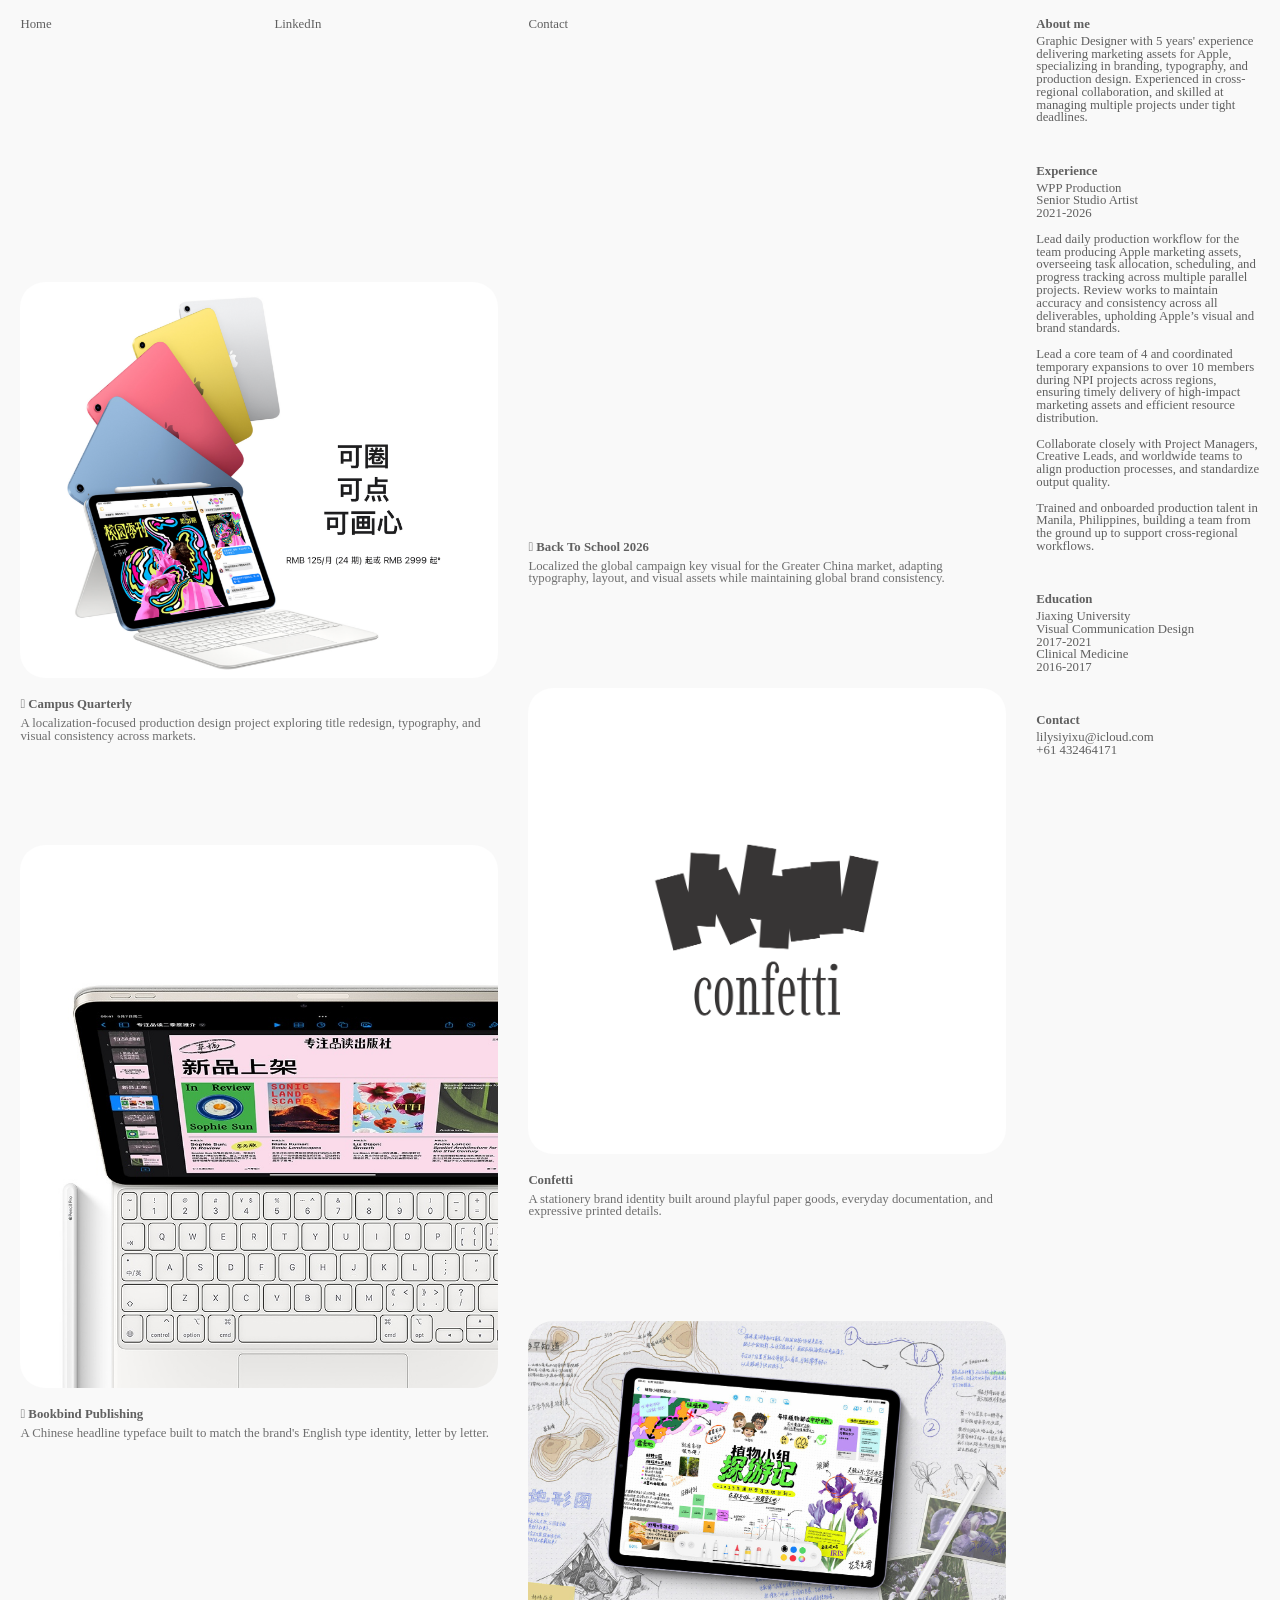
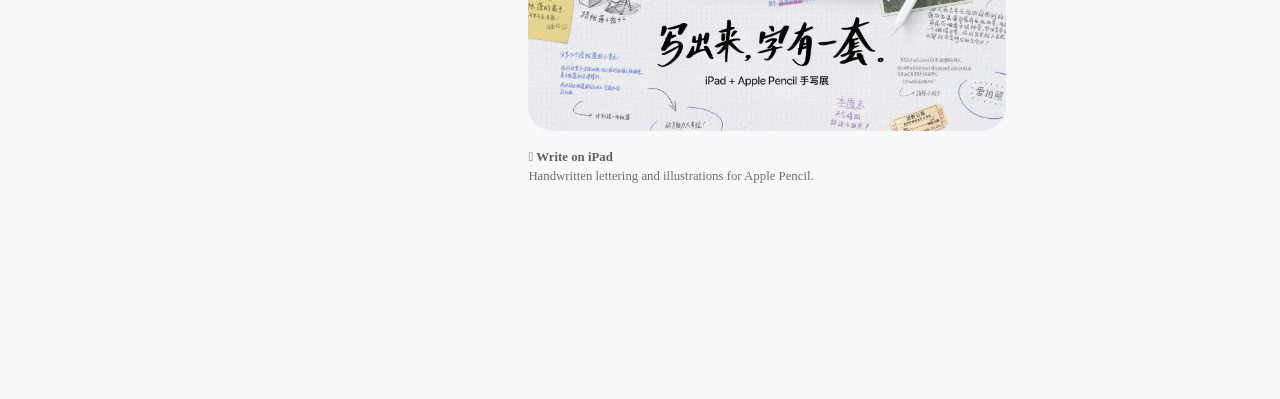
==== index.html @ 6a2fad10 "Upload portfolio files" ====
<!doctype html>
<html lang="en-US">
  <head>
    <meta charset="utf-8">
    <meta name="viewport" content="width=device-width, initial-scale=1">
    <title>Lily Xu</title>
    <link rel="stylesheet" href="styles.css">
  </head>
  <body class="home-page">
    <main class="portfolio-cover">
      <nav class="cover-projects" aria-label="navigator">
        <div class="navigator"><a href="index.html">Home</a></div>
        <!-- <a href="projects.html">Projects</a> -->
        <div class="navigator"><a href="https://www.linkedin.com/in/lily-x-2b1ba5213" target="_blank" rel="noopener noreferrer">LinkedIn</a></div>
        <div class="navigator"><a href="mailto:lilysiyixu@icloud.com">Contact</a></div>
      </nav>

      <!--<section class="Hi-Lily" >
        <p>Hi, this is Lily</p>

      </seetion>
     -->

      <section class="project-previews" aria-label="project previews">
        <div class="preview-stack">


          <article class="preview-card reveal-on-scroll">
            <a class="preview-image" href="project-campus-quarterly.html" aria-label="Open Campus Quarterly project">
              <img src="image/Campus Quarterly-preview.png">
            </a>
            <div class="preview-copy">
              <h2><a href="project-campus-quarterly.html"> Campus Quarterly</a></h2>
              <p>
                A localization-focused production design project exploring title redesign, typography, and visual consistency across markets.
              </p>
            </div>
          </article>

          <article class="preview-card reveal-on-scroll">
            <a class="preview-image" href="project-bookbind-publishing.html" aria-label="Open Bookbind Publishing project">
              <img src="image/Bookbind Q2-preview-02.jpeg">
            
            </a>
            <div class="preview-copy">
              <h2><a href="project-bookbind-publishing.html"> Bookbind Publishing</a></h2>
              <p>
                A Chinese headline typeface built to match the brand's English type identity, letter by letter.
              </p>
            </div>
          </article>
        </div>

        <div class="preview-stack">
          <article class="preview-card reveal-on-scroll">
            <a class="preview-image" href="project-back-to-school.html" aria-label="Open Back To School project">
              <video autoplay muted loop playsinline src="Video/iPadPro11-2420x1668-zh_CN-BTS-SS-H265-v02-2.mp4">
            </a>
            <div class="preview-copy">
              <h2><a href="project-back-to-school.html"> Back To School 2026</a></h2>
              <p>
                Localized the global campaign key visual for the Greater China market, adapting typography, layout, and visual assets while maintaining global brand consistency.
              </p>
            </div>
          </article>

          <article class="preview-card reveal-on-scroll">
            <a class="preview-image" href="project-confetti.html" aria-label="Open Confetti project">
              <img src="image/Confetti-preview-2.png">
            </a>
            <div class="preview-copy">
              <h2><a href="project-confetti.html">Confetti</a></h2>
              <p>
                A stationery brand identity built around playful paper goods,
                everyday documentation, and expressive printed details.
              </p>
            </div>
          </article>

          <article class="preview-card reveal-on-scroll">
            <a class="preview-image" href="project-write-on-ipad.html" aria-label="Open Write on iPad project">
              <img src="image/WOI-preview.jpg">
            </a>
            <div class="preview-copy">
              <h2><a href="project-write-on-ipad.html"> Write on iPad</a></h2>
              <p>
                Handwritten lettering and illustrations for Apple Pencil.
              </p>
            </div>
          </article>
        </div>
      </section>

      <aside class="cover-bio" aria-label="info">
        <section class="bio-block">
          <h2><span class="marker">About me</span></h2>
          <!--<p>
            Graphic Designer with 5 years of experience in localization-driven production design.
          </p>
          <p>
            Working across global visual systems has shaped my sensitivity to structure, precision, and adaptability. Specializing in typography and brand identity, I’m drawn to creating design solutions where consistency, clarity, and local nuance coexist.
          </p>-->
          <!--<p>Graphic Designer with 5 years of experience delivering high-quality marketing assets for Apple. Experienced in branding, typography, layout, and production design, with a strong eye for visual detail and consistency. Adept at managing multiple design projects simultaneously, coordinating with cross-functional stakeholders, and optimizing creative workflows to ensure efficient delivery. Recognized for combining strong design execution with project coordination to deliver polished, brand-focused creative solutions under tight deadlines.
          </p>-->
          <p>Graphic Designer with 5 years' experience delivering marketing assets for Apple, specializing in branding, typography, and production design. Experienced in cross-regional collaboration, and skilled at managing multiple projects under tight deadlines.
          </p>
        </section>

        <section class="bio-block">
          <h2><span class="marker">Experience</span></h2>
          <p>WPP Production<br>Senior Studio Artist<br>2021-2026<br><br>Lead daily production workflow for the team producing Apple marketing assets, overseeing task allocation, scheduling, and progress tracking across multiple parallel projects. Review works to maintain accuracy and consistency across all deliverables, upholding Apple’s visual and brand standards.
<br><br>Lead a core team of 4 and coordinated temporary expansions to over 10 members during NPI projects across regions, ensuring timely delivery of high-impact marketing assets and efficient resource distribution.
<br><br>Collaborate closely with Project Managers, Creative Leads, and worldwide teams to align production processes, and standardize output quality.
<br><br>Trained and onboarded production talent in Manila, Philippines, building a team from the ground up to support cross-regional workflows.
<!--<br><br>Utilize data tracking and reporting to analyze workload efficiency and support global workflow optimization initiatives.-->
</p>
        </section>

        <section class="bio-block">
          <h2><span class="marker">Education</span></h2>
          <p>
            Jiaxing University<br>
            Visual Communication Design<br>
            2017-2021<br>
            Clinical Medicine<br>
            2016-2017
          </p>
        </section>

        <section class="bio-block">
          <h2><span class="marker">Contact</span></h2>
          <p><a href="mailto:lilysiyixu@icloud.com">lilysiyixu@icloud.com</a><br>+61 432464171</p>
        </section>
      </aside>

    </main>
    <script src="script.js"></script>
  </body>
</html>
---- styles.css ----
:root {
  --bg: #f9f9f9f1;
  --ink: #606060;
  --muted: #6e6e6e;
  --line: #d7d7d2;
  --panel: #efefea;
  --highlight: #00dbe7;
  --max: 1240px;
}

* {
  box-sizing: border-box;
}

html {
  font-size: 16px;
}


@font-face {
  font-family: 'Fraunces';
  src: url(Fonts/Fraunces/Fraunces-VariableFont_SOFT\,WONK\,opsz\,wght.ttf) format('truetype');
  font-weight: normal;
  font-style: normal;
}

body {
  margin: 0;
  background: var(--bg);
  color: var(--ink);
  /*font-family: Inter, "Helvetica Neue", Arial, "PingFang SC", "Microsoft YaHei", sans-serif;*/
  font-family: 'RobotoMono', 'Helvetica Neue';
  font-weight: 400;
  line-height: 1;
  cursor: url('image/cursor-snail.png') 4 4, auto;
}

a {
  color: inherit;
  text-decoration: none;
}

.reveal-on-scroll {
  opacity: 0;
  transform: translateY(24px);
  transition: opacity 0.8s ease, transform 0.8s ease;
}

.reveal-on-scroll.is-visible {
  opacity: 1;
  transform: translateY(0);
}

.home-page {
  min-height: 100vh;
  overflow-x: hidden;
}

.hi-lily {
  grid-column: 1/5;
  font-size: clamp(3rem, 8vw, 5rem);

}
.portfolio-cover {
  position: relative;
  display: grid;
  grid-template-columns: repeat(5, minmax(0, 1fr));
  grid-template-rows: auto 1fr;
  column-gap: clamp(22px, 2.4vw, 46px);
  min-height: 100vh;
  padding: clamp(14px, 1.4vw, 24px) clamp(18px, 1.6vw, 30px);
 
}

.cover-projects {
  display: contents;
  font-size: clamp(0.78rem, 1vw, 2rem);
  line-height: 0.96;
}

.cover-projects a {
  align-self: start;
  position: sticky;
  top: clamp(14px, 1.4vw, 24px);
  z-index: 2;
}

.navigator {
  position: sticky;
  top: clamp(14px, 1.4vw, 24px);
  z-index: 2;
}

.navigator a:hover,
.cover-bio a:hover,
.preview-copy a:hover {
  color: #d7d7d2;
}

.cover-bio {
  grid-column: 5;
  grid-row: 1 / 3;
  align-self: start;
  position: sticky;
  top: clamp(14px, 1.4vw, 24px);
  display: grid;
  gap: clamp(34px, 4.5vh, 68px);
  padding-top: 0;
  padding-bottom: clamp(120px, 22vh, 240px);
}

.project-previews {
  grid-column: 1 / 5;
  grid-row: 2;
  display: grid;
  grid-template-columns: repeat(4, minmax(0, 1fr));
  column-gap: clamp(22px, 2.4vw, 46px);
  row-gap: clamp(46px, 8vw, 120px);
  align-items: start;
  align-self: start;
  padding-top: clamp(120px, 28vh, 280px);
  padding-bottom: clamp(120px, 22vh, 240px);


}

.preview-stack {
  display: grid;
  gap: clamp(46px, 8vw, 120px);
}

.preview-stack:nth-child(1) {
  grid-column: 1 / 3;
}

.preview-stack:nth-child(2) {
  grid-column: 3 / 5;
}


.preview-image {
  min-height: 220px;
  border-radius: 25px;
  overflow: hidden;
  /*height: clamp(300px, 46vw, 680px);*/
  display: grid;
  place-items: center;
  color: rgba(0, 0, 0, 0.34);
  font-size: clamp(3rem, 8vw, 9rem);
  line-height: 1;
  margin-bottom: 20px;
  transition: transform 0.6s cubic-bezier(0.25, 0.1, 0.25, 1);
}
.preview-image img,
.preview-image video {
  width: 100%;
  height: 100%;
  object-fit: contain;
  overflow: hidden;
}

.preview-image:hover {
  background:
    linear-gradient(90deg, rgba(0, 0, 0, 0.1) 1px, transparent 1px),
    linear-gradient(rgba(0, 0, 0, 0.1) 1px, transparent 1px),
    #e4e4df;
  transform: scale(1.02);
  
}

/*.preview-stack:nth-child(1) .preview-card:nth-child(2) .preview-image {
  height: clamp(360px, 52vw, 780px);
}

.preview-stack:nth-child(2) .preview-card:nth-child(1) .preview-image {
  height: clamp(420px, 58vw, 860px);
}

.preview-stack:nth-child(2) .preview-card:nth-child(2) .preview-image {
  height: clamp(280px, 38vw, 620px);
}
*/
.preview-copy h2,
.preview-copy p {
  margin: 0;
  font-size: clamp(0.78rem, 1vw, 2rem);
  line-height: 1;
}

.preview-copy h2 {
  /*font-family: 'Fraunces', "Helvetica Neue", Arial, "PingFang SC", "Microsoft YaHei", sans-serif;*/
;
}

.preview-copy p {
  margin-top: 6px;
  color: var(--muted);
}

.project-detail {
  display: block;
  grid-column: 1 / 5;
  grid-row: 2;
  display: grid;
  grid-template-columns: repeat(4, minmax(0, 1fr));
  column-gap: clamp(22px, 2.4vw, 46px);
  row-gap: clamp(24px, 4vw, 72px);
  align-self: start;
  padding-top: clamp(120px, 22vh, 220px);
  padding-bottom: clamp(120px, 20vh, 220px);
}

.project-detail-header {
  grid-column: 1 / 5;
}

.project-detail-header p,
.project-detail-header h1,
.project-detail-copy p {
  margin: 0;
}

.project-detail-header p {
  color: var(--muted);
  font-size: clamp(1rem, 1vw, 2rem);
  line-height: 1;
}

.project-detail-header h1 {
  margin-top: 20px;
  max-width: 980px;
  font-size: clamp(2rem, 2.6vw, 12rem);
  font-weight: 400;
  letter-spacing: -0.01em;
  line-height: 0.86;
}

.project-hero-image {
  grid-column: 1 / 5;
  min-height: 360px;
  /* height: clamp(480px, 58vw, 960px);*/
  display: grid;
  place-items: center;
  background: transparent
  /*background:
    linear-gradient(90deg, rgba(0, 0, 0, 0.08) 1px, transparent 1px),
    linear-gradient(rgba(0, 0, 0, 0.08) 1px, transparent 1px),
    var(--panel);
  background-size: 22px 22px;*/
  color: rgba(0, 0, 0, 0.34);
  font-size: clamp(4rem, 12vw, 14rem);
  line-height: 1;
}
.project-hero-image img,
.project-hero-image video {
  width: 100%;
  height: 100%;
  object-fit: contain;    /* 关键属性 */
}

.project-hero-image-right {
  grid-column: 2 / 5;
  min-height: 360px;
  /* height: clamp(480px, 58vw, 960px);*/
  display: grid;
  place-items: center;
  color: rgba(0, 0, 0, 0.34);
  font-size: clamp(4rem, 12vw, 14rem);
  line-height: 1;
}

.project-hero-image-right img,
.project-hero-image-left-small img {
  width: 100%;
  height: 100%;
  object-fit: contain;    /* 关键属性 */
}

.project-hero-image-right-tall {
  grid-column: 3 / 5;
  min-height: 360px;
  /* height: clamp(480px, 58vw, 960px);*/
  display: grid;
  place-items: center;
  color: rgba(0, 0, 0, 0.34);
  font-size: clamp(4rem, 12vw, 14rem);
  line-height: 1;
}

.project-hero-image-right-tall img {
  width: 100%;
  height: 100%;
  object-fit: contain;    /* 关键属性 */
}

.project-hero-image-tall {
  height: clamp(620px, 72vw, 1180px);
  overflow: hidden;
}

.project-hero-image-short {
  height: clamp(360px, 42vw, 720px);
  overflow: hidden;
}

.project-hero-image-left-small {
  grid-column: 1 / 3;
  min-height: 360px;
  /* height: clamp(480px, 58vw, 960px);*/
  display: grid;
  place-items: center;
  color: rgba(0, 0, 0, 0.34);
  font-size: clamp(4rem, 12vw, 14rem);
  line-height: 1;
}

.project-hero-image-right-small {
  grid-column: 3 / 5;
  min-height: 360px;
  /* height: clamp(480px, 58vw, 960px);*/
  display: grid;
  place-items: center;
  color: rgba(0, 0, 0, 0.34);
  font-size: clamp(4rem, 12vw, 14rem);
  line-height: 1;
}

.project-hero-image-right-small img {
  width: 100%;
  height: 100%;
  object-fit: contain;    /* 关键属性 */
}


.project-hero-image-left-small {
  grid-column: 1 / 3;
  min-height: 360px;
  /* height: clamp(480px, 58vw, 960px);*/
  display: grid;
  place-items: center;
  color: rgba(0, 0, 0, 0.34);
  font-size: clamp(4rem, 12vw, 14rem);
  line-height: 1;
}

.project-video {
  grid-column: 1 / 5;
  min-height: 360px;
  height: clamp(620px, 72vw, 1180px);
  overflow: hidden;

}
.project-video video {
  display: block;
  width: 100%;
  height: 100%;
  object-fit: contain;
  border-radius: 25px;
  overflow: hidden;
}

.project-detail-copy {
  grid-column: 1 / 5;
  display: grid;
  gap: 18px;
  color: var(--muted);
}

.project-detail-copy p {
  font-size: clamp(0.78rem, 1vw, 2rem);
  line-height: 1.12;
}

.project-detail-copy-right {
  grid-column: 3 / 5;
  display: grid;
  gap: 18px;
  color: var(--muted);
}


.project-detail-copy-right p {
  font-size: clamp(0.78rem, 1vw, 2rem);
  line-height: 1.12;
}

.project-detail-copy-left {
  grid-column: 1 / 2;
  display: grid;
  gap: 18px;
  color: var(--muted);
}
.project-detail-copy-left p {
  font-size: clamp(0.78rem, 1vw, 2rem);
  line-height: 1.12;
}

.bio-block h2,
.bio-block p {
  margin: 0;
}

.bio-block h2 {
  /*font-family: 'Fraunces', "Helvetica Neue", Arial, "PingFang SC", "Microsoft YaHei", sans-serif;*/
  font-size: clamp(0.78rem, 1vw, 2rem);
  line-height: 1;
}

.bio-block p {
  margin-top: 4px;
  font-size: clamp(0.78rem, 1vw, 2rem);
  line-height: 1;
}

.bio-intro p {
  margin-top: 0;
}

.bio-intro p + p {
  margin-top: 30px;
}

.marker {
  display: inline;
  padding: 0 px;
  /*background: var(--highlight);*/
  box-decoration-break: clone;
  -webkit-box-decoration-break: clone;
}

.site-header,
.site-footer,
.section {
  width: min(calc(100% - 40px), var(--max));
  margin-inline: auto;
}

.site-header {
  display: flex;
  align-items: center;
  justify-content: space-between;
  min-height: 88px;
  border-bottom: 1px solid var(--line);
}

.brand {
  font-size: 1rem;
}

.site-nav {
  display: flex;
  gap: clamp(20px, 4vw, 48px);
  color: var(--muted);
  font-size: 1rem;
}

.site-nav a {
  padding-block: 8px;
}

.site-nav a[aria-current="page"],
.site-nav a:hover {
  color: var(--ink);
}

.hero {
  min-height: calc(100vh - 168px);
  display: grid;
  align-content: center;
  padding-block: 96px;
}

.hero-meta,
.eyebrow,
.project-kicker {
  color: var(--muted);
  font-size: 0.78rem;
  letter-spacing: 0.08em;
  text-transform: uppercase;
  line-height: 1.2;
}

.hero h1,
.page-title h1,
.about-layout h1 {
  max-width: 980px;
  margin: 18px 0 0;
  font-size: clamp(3rem, 9vw, 8.6rem);
  font-weight: 800;
  line-height: 0.98;
  letter-spacing: -0.055em;
}

.hero p {
  max-width: 660px;
  margin: 36px 0 0 auto;
  color: var(--muted);
  font-size: clamp(1rem, 1.8vw, 1.25rem);
  line-height: 1.2;
}

.intro-grid,
.about-layout {
  display: grid;
  grid-template-columns: minmax(0, 1fr) minmax(280px, 420px);
  gap: clamp(40px, 8vw, 120px);
  padding-block: 72px;
  border-top: 1px solid var(--line);
}

.intro-grid h2 {
  max-width: 720px;
  margin: 12px 0 0;
  font-size: clamp(1.75rem, 4vw, 4rem);
  font-weight: 800;
  line-height: 1.08;
}

.text-link {
  align-self: end;
  justify-self: end;
  border-bottom: 1px solid currentColor;
  font-size: 0.95rem;
  line-height: 1.2;
}

.page-title {
  padding-block: 80px 56px;
}

.project-list {
  display: grid;
  gap: 1px;
  padding-bottom: 96px;
  border-top: 1px solid var(--line);
}

.project-card {
  display: grid;
  grid-template-columns: minmax(260px, 42%) minmax(0, 1fr);
  gap: clamp(28px, 5vw, 72px);
  padding-block: 44px;
  border-bottom: 1px solid var(--line);
}

.project-media {
  aspect-ratio: 4 / 3;
  display: grid;
  place-items: center;
  background:
    linear-gradient(90deg, rgba(17, 17, 17, 0.08) 1px, transparent 1px),
    linear-gradient(rgba(17, 17, 17, 0.08) 1px, transparent 1px),
    var(--panel);
  background-size: 24px 24px;
  color: rgba(17, 17, 17, 0.34);
  font-size: clamp(3rem, 8vw, 7rem);
  font-weight: 800;
}

.project-copy {
  align-self: end;
  max-width: 580px;
}

.project-copy h2 {
  margin: 10px 0 16px;
  font-size: clamp(1.6rem, 3vw, 3.2rem);
  font-weight: 800;
  line-height: 1.08;
  letter-spacing: -0.04em;
}

.project-copy p:last-child,
.about-copy {
  color: var(--muted);
  line-height: 1.2;
}

.about-layout {
  min-height: calc(100vh - 168px);
  align-items: center;
}

.about-copy p {
  margin: 0 0 24px;
  font-size: 1.02rem;
  line-height: 1.35;
}

.info-list {
  margin: 48px 0 0;
  border-top: 1px solid var(--line);
}

.info-list div {
  display: grid;
  grid-template-columns: 88px 1fr;
  gap: 24px;
  padding-block: 18px;
  border-bottom: 1px solid var(--line);
}

.info-list dt {
  color: var(--ink);
}

.info-list dd {
  margin: 0;
}

.site-footer {
  display: flex;
  justify-content: space-between;
  gap: 20px;
  padding-block: 28px;
  border-top: 1px solid var(--line);
  color: var(--muted);
  font-size: 0.88rem;
  line-height: 1.2;
}

.sub-page {
  min-height: 100vh;
  font-weight: 700;
}

/*
@media (min-width: 761px) {

  .project-previews,
  .project-detail {
    min-height: 0;
    max-height: 100%;
    overflow-y: auto;
    overscroll-behavior: contain;
    scrollbar-gutter: stable;
    scrollbar-width: none;
  }

  .project-previews::-webkit-scrollbar,
  .project-detail::-webkit-scrollbar {
    display: none;
  }

  .cover-bio {
    max-height: 100vh;
    overflow-y: auto;
    overscroll-behavior: contain;
    scrollbar-gutter: stable;
    scrollbar-width: none;
  }

  .cover-bio::-webkit-scrollbar {
    display: none;
  }
}
*/

@media (max-width: 760px) {
  .site-header,
  .site-footer,
  .section {
    width: min(calc(100% - 28px), var(--max));
  }

  .site-header {
    min-height: 72px;
  }

  .portfolio-cover {
    grid-template-columns: 1fr;
    grid-template-rows: auto auto;
    row-gap: 44px;
    padding: 16px 14px 22px;
  }

  .cover-projects {
    display: grid;
    grid-template-columns: repeat(2, minmax(0, 1fr));
    gap: 18px 28px;
    font-size: clamp(1.2rem, 6vw, 1.75rem);
  }

  .cover-bio {
    grid-column: 1;
    grid-row: auto;
    position: static;
    gap: 34px;
  }

  .project-previews {
    grid-column: 1;
    grid-row: auto;
    grid-template-columns: 1fr;
    gap: 40px;
    padding-top: 0;
    padding-bottom: 32px;
  }

  .preview-stack:nth-child(1),
  .preview-stack:nth-child(2),
  .preview-card {
    grid-column: 1;
    padding-top: 0;
  }

  .project-detail {
    grid-column: 1;
    grid-row: auto;
    grid-template-columns: 1fr;
    padding-top: 0;
    padding-bottom: 48px;
  }

  .project-detail-header,
  .project-hero-image,
  .project-hero-image-right,
  .project-hero-image-right-small,
  .project-hero-image-left-small,
  .project-detail-copy,
  .project-detail-copy-left,
  .project-detail-copy-right {
    grid-column: 1;
  }

  .project-detail-header h1 {
    font-size: clamp(3.6rem, 10vw, 7rem);
  }

  .project-detail-copy p,
  .project-detail-copy-left p,
  .project-detail-copy-right p,
  .project-previews h2,
  .project-previews p,
  .bio-block h2,
  .bio-block p {
    font-size: clamp(1.45rem, 7vw, 2.2rem);
  }

  .hero {
    min-height: calc(100vh - 144px);
    padding-block: 64px;
  }

  .hero h1,
  .page-title h1,
  .about-layout h1 {
    font-size: clamp(2.5rem, 14vw, 5rem);
  }

  .hero p {
    margin: 28px 0 0;
  }

  .intro-grid,
  .about-layout,
  .project-card {
    grid-template-columns: 1fr;
  }

  .intro-grid,
  .about-layout {
    padding-block: 56px;
  }

  .text-link {
    justify-self: start;
  }

  .project-card {
    padding-block: 34px;
  }

  .site-footer {
    flex-direction: column;
  }
}

@media (min-width: 761px) and (max-width: 1120px) {
  .portfolio-cover {
    grid-template-columns: repeat(5, minmax(0, 1fr));
    column-gap: clamp(18px, 2vw, 30px);
  }

  .cover-bio {
    grid-column: 5;
    grid-row: 1 / 3;
    max-width: none;
  }
}
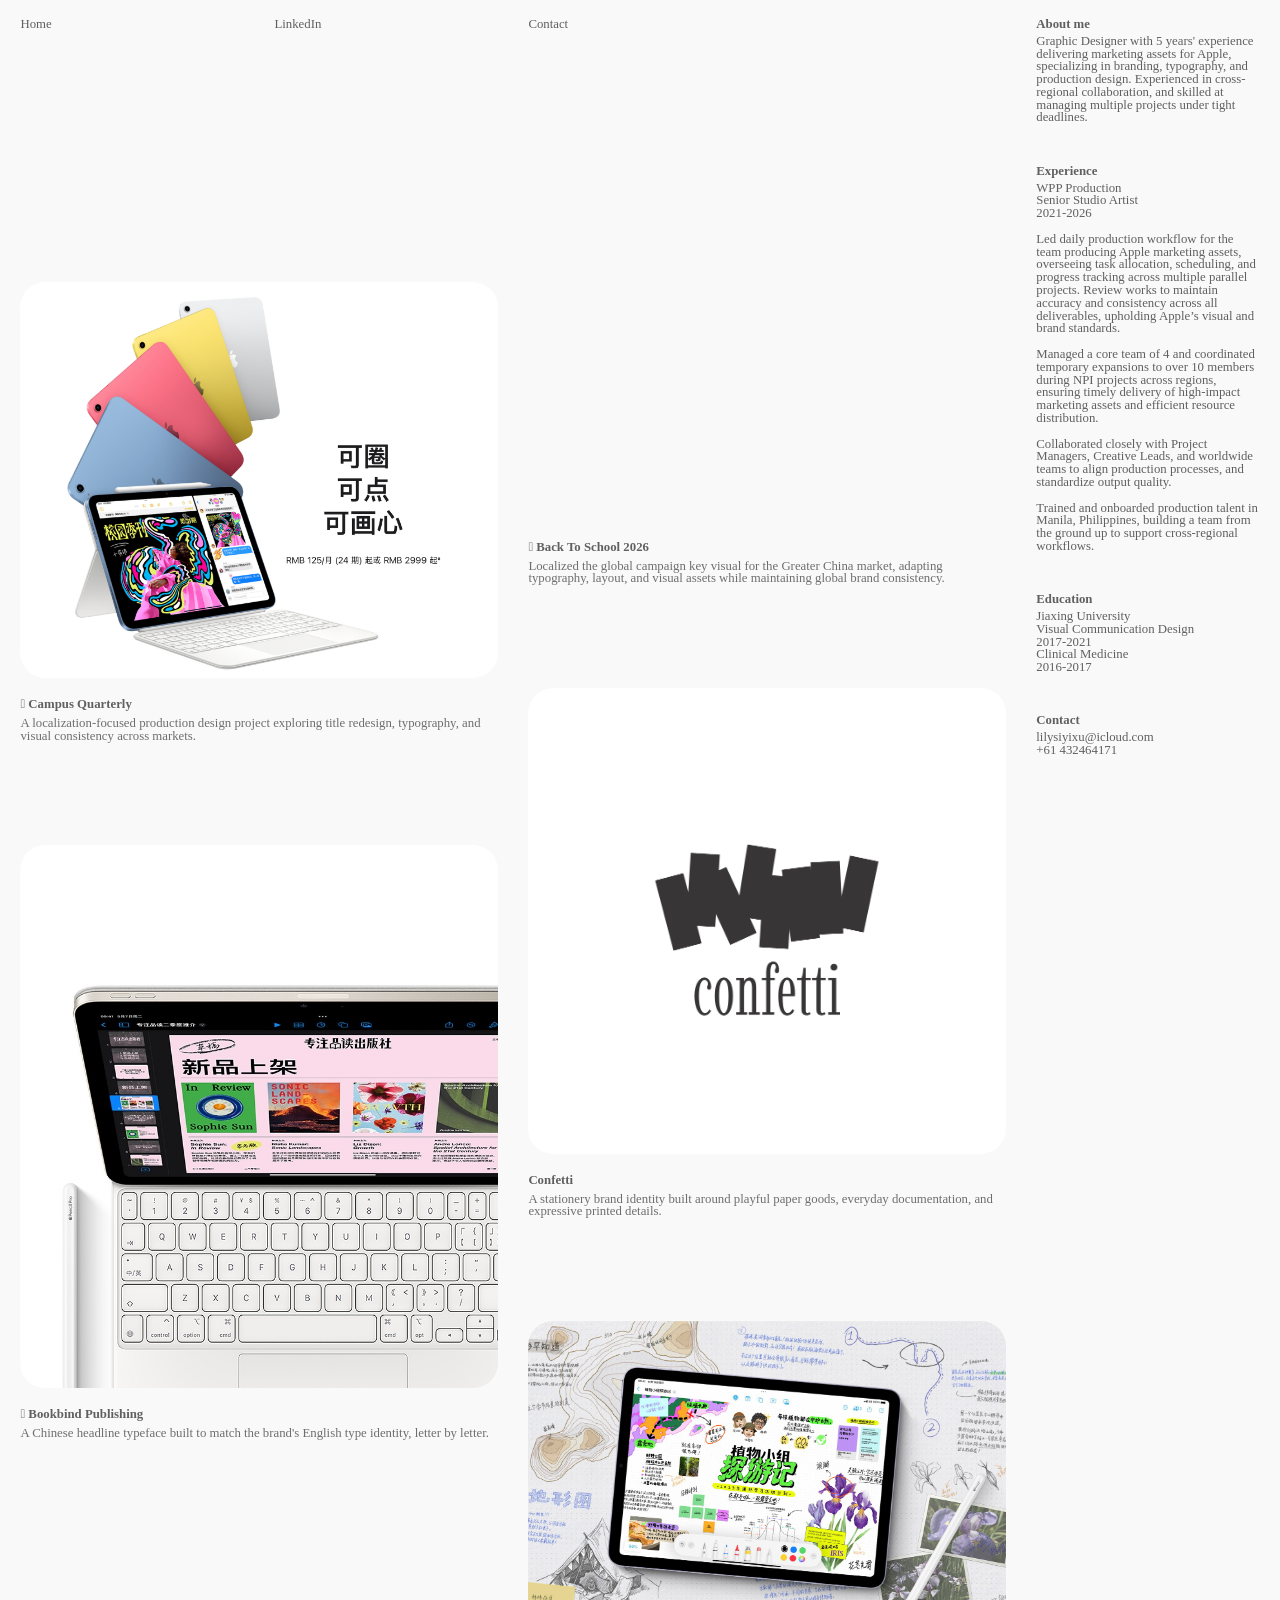
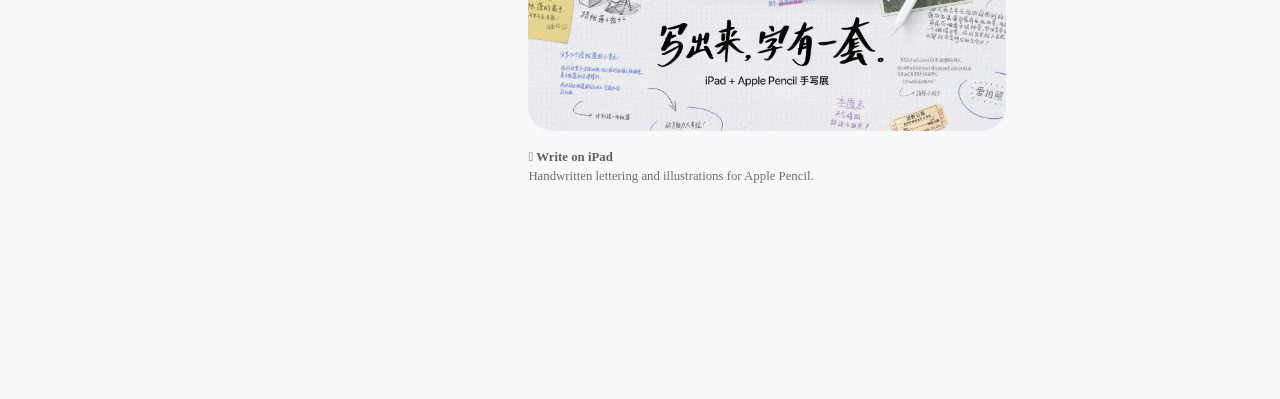
==== commit 50d356d2: "Add files via upload" ====
--- a/index.html
+++ b/index.html
@@ -108,9 +108,9 @@
 
         <section class="bio-block">
           <h2><span class="marker">Experience</span></h2>
-          <p>WPP Production<br>Senior Studio Artist<br>2021-2026<br><br>Lead daily production workflow for the team producing Apple marketing assets, overseeing task allocation, scheduling, and progress tracking across multiple parallel projects. Review works to maintain accuracy and consistency across all deliverables, upholding Apple’s visual and brand standards.
-<br><br>Lead a core team of 4 and coordinated temporary expansions to over 10 members during NPI projects across regions, ensuring timely delivery of high-impact marketing assets and efficient resource distribution.
-<br><br>Collaborate closely with Project Managers, Creative Leads, and worldwide teams to align production processes, and standardize output quality.
+          <p>WPP Production<br>Senior Studio Artist<br>2021-2026<br><br>Led daily production workflow for the team producing Apple marketing assets, overseeing task allocation, scheduling, and progress tracking across multiple parallel projects. Review works to maintain accuracy and consistency across all deliverables, upholding Apple’s visual and brand standards.
+<br><br>Managed a core team of 4 and coordinated temporary expansions to over 10 members during NPI projects across regions, ensuring timely delivery of high-impact marketing assets and efficient resource distribution.
+<br><br>Collaborated closely with Project Managers, Creative Leads, and worldwide teams to align production processes, and standardize output quality.
 <br><br>Trained and onboarded production talent in Manila, Philippines, building a team from the ground up to support cross-regional workflows.
 <!--<br><br>Utilize data tracking and reporting to analyze workload efficiency and support global workflow optimization initiatives.-->
 </p>
--- a/styles.css
+++ b/styles.css
@@ -240,8 +240,8 @@
   min-height: 360px;
   /* height: clamp(480px, 58vw, 960px);*/
   display: grid;
-  place-items: center;
-  background: transparent
+  place-items: start center;
+  background: transparent;
   /*background:
     linear-gradient(90deg, rgba(0, 0, 0, 0.08) 1px, transparent 1px),
     linear-gradient(rgba(0, 0, 0, 0.08) 1px, transparent 1px),
@@ -255,7 +255,7 @@
 .project-hero-image video {
   width: 100%;
   height: 100%;
-  object-fit: contain;    /* 关键属性 */
+  object-fit: contain; 
 }
 
 .project-hero-image-right {
@@ -273,7 +273,7 @@
 .project-hero-image-left-small img {
   width: 100%;
   height: 100%;
-  object-fit: contain;    /* 关键属性 */
+  object-fit: contain;
 }
 
 .project-hero-image-right-tall {
@@ -290,7 +290,7 @@
 .project-hero-image-right-tall img {
   width: 100%;
   height: 100%;
-  object-fit: contain;    /* 关键属性 */
+  object-fit: contain; 
 }
 
 .project-hero-image-tall {
@@ -328,7 +328,7 @@
 .project-hero-image-right-small img {
   width: 100%;
   height: 100%;
-  object-fit: contain;    /* 关键属性 */
+  object-fit: contain; 
 }
 
 
@@ -353,9 +353,9 @@
 .project-video video {
   display: block;
   width: 100%;
-  height: 100%;
+  /*height: 100%;*/
   object-fit: contain;
-  border-radius: 25px;
+  /*border-radius: 25px;*/
   overflow: hidden;
 }
 
